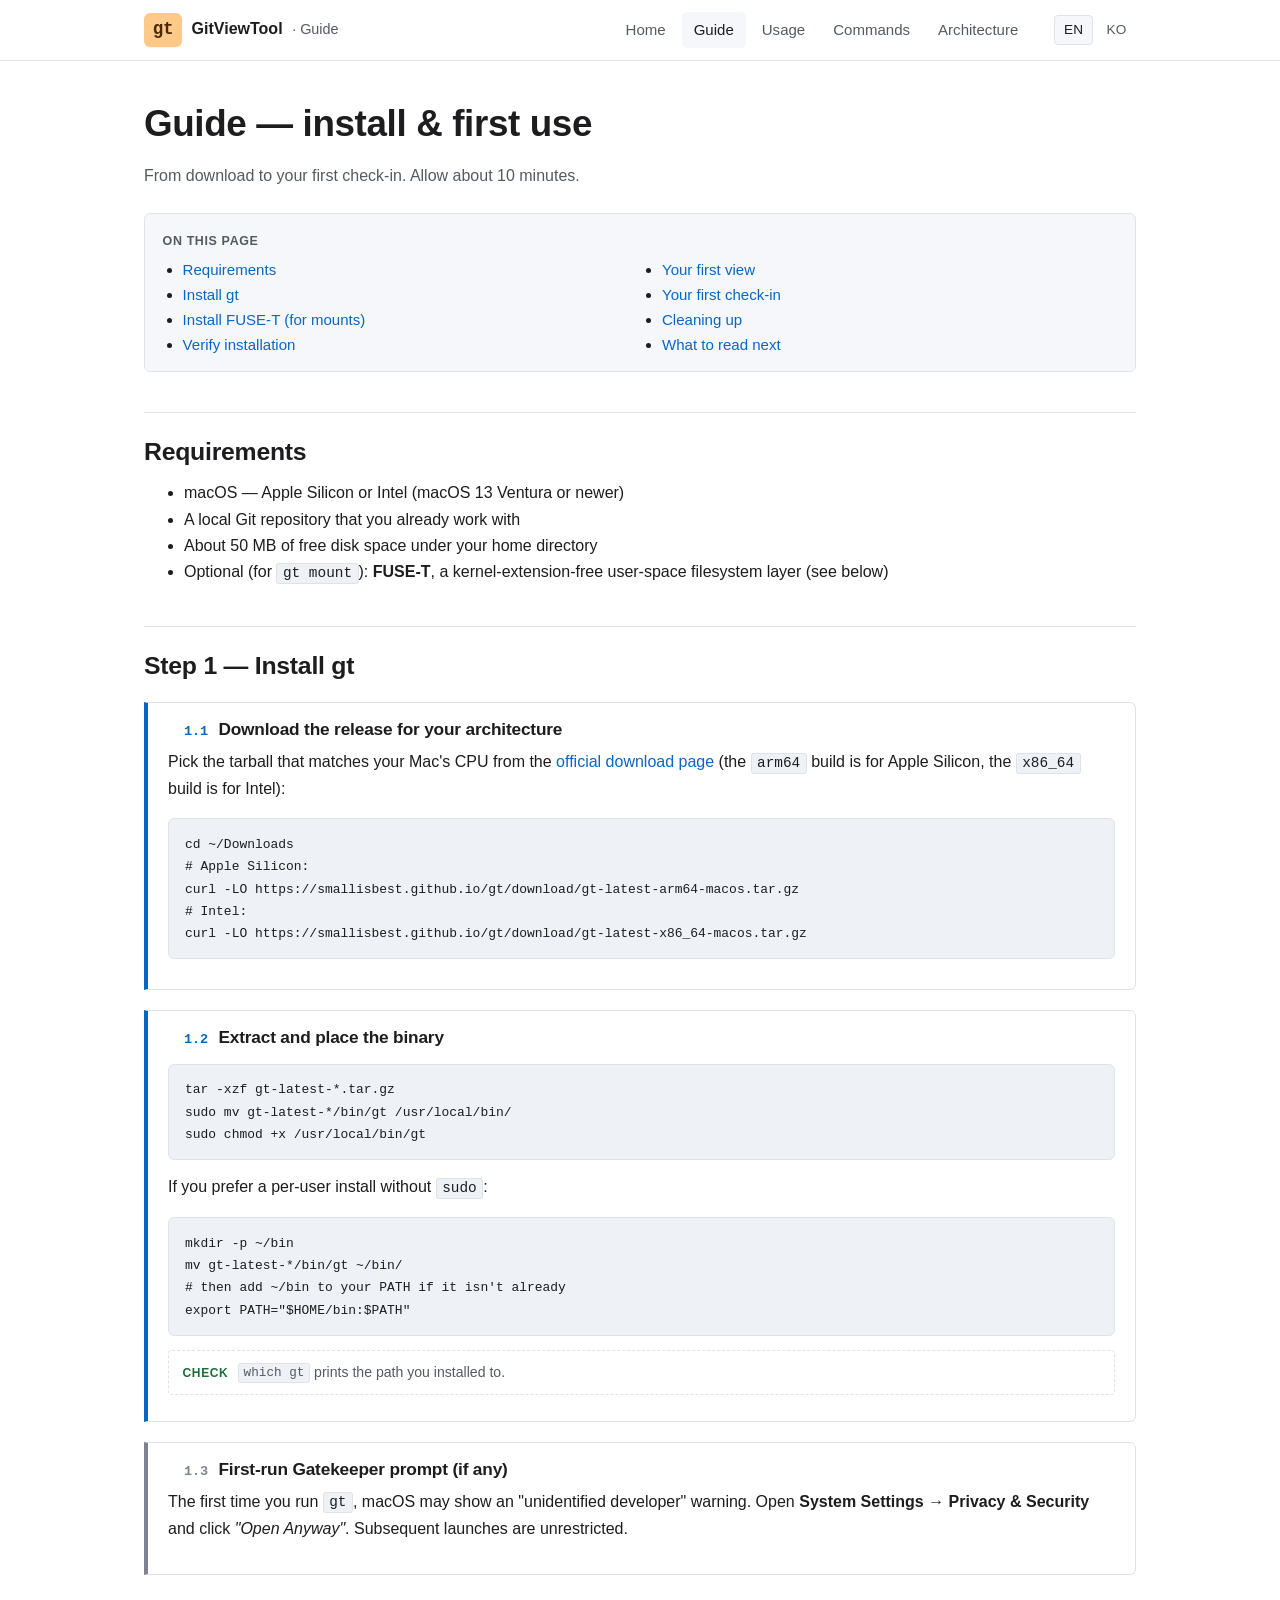
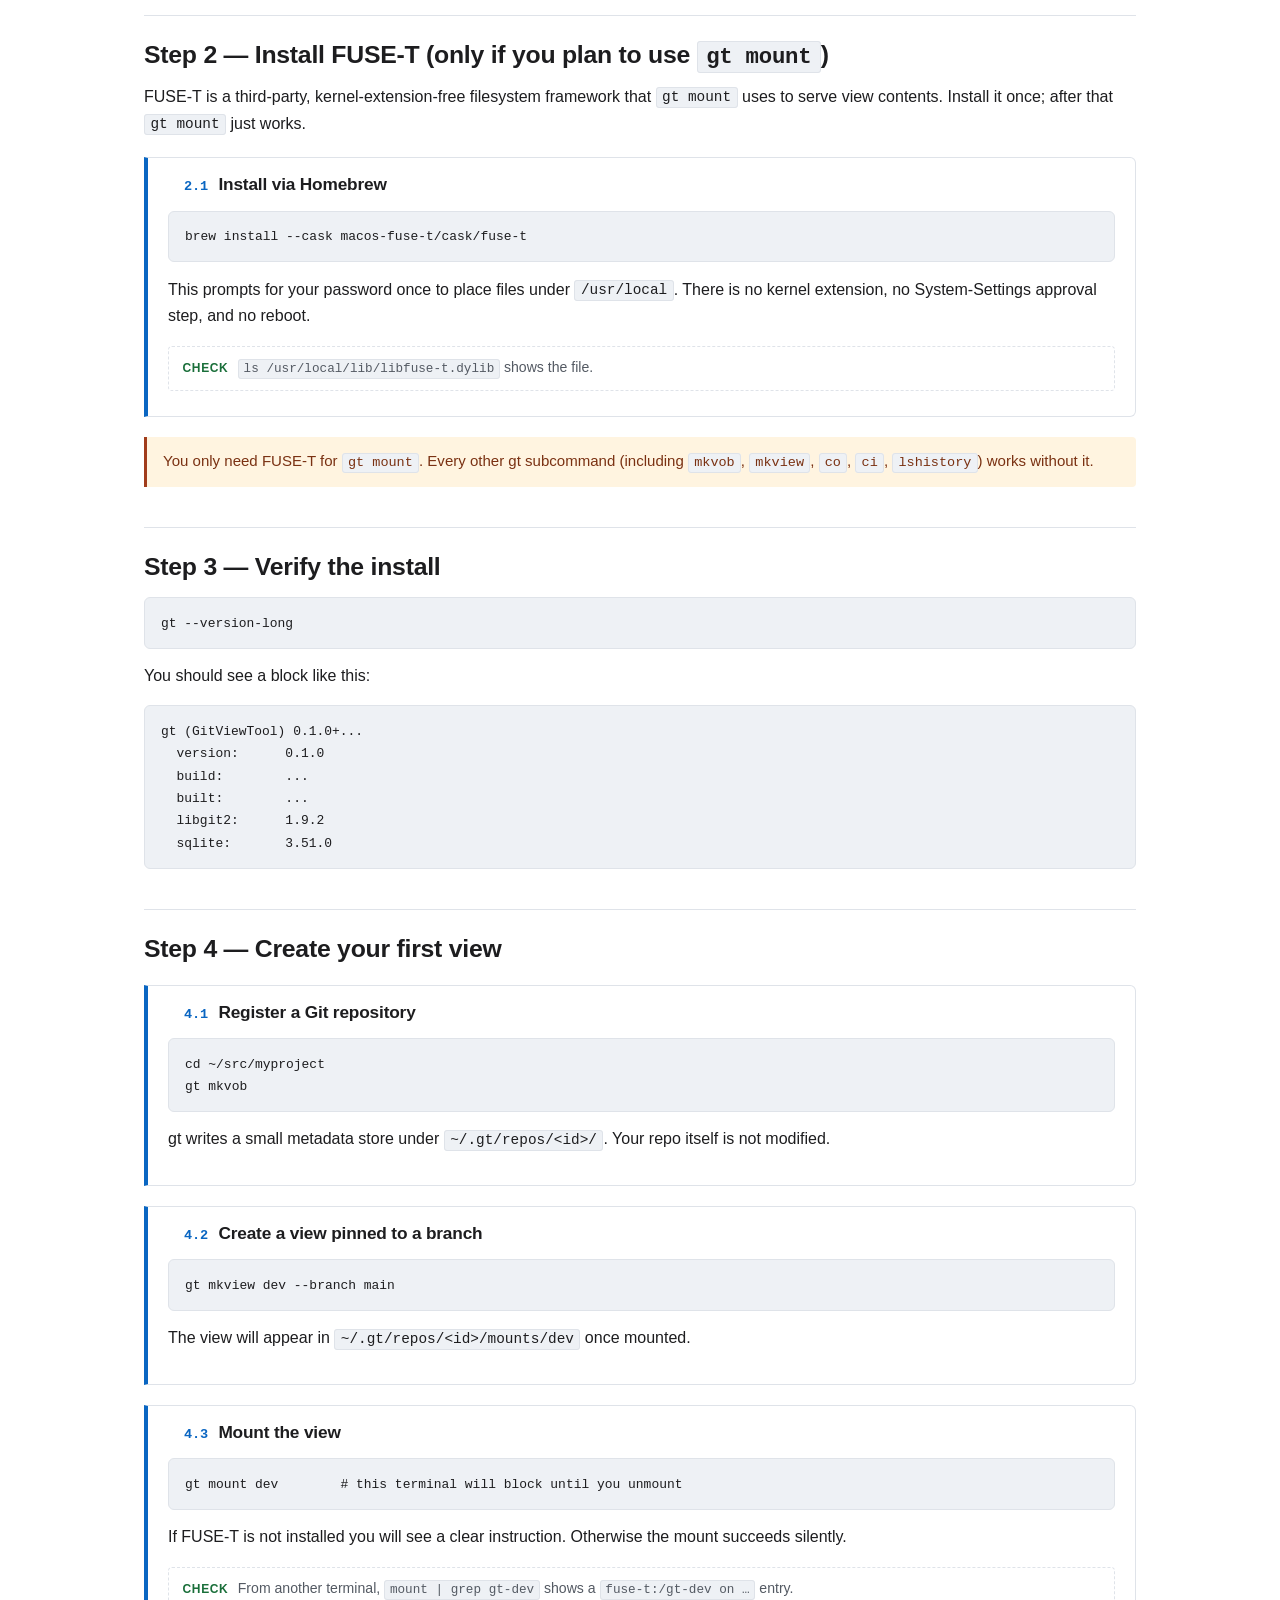
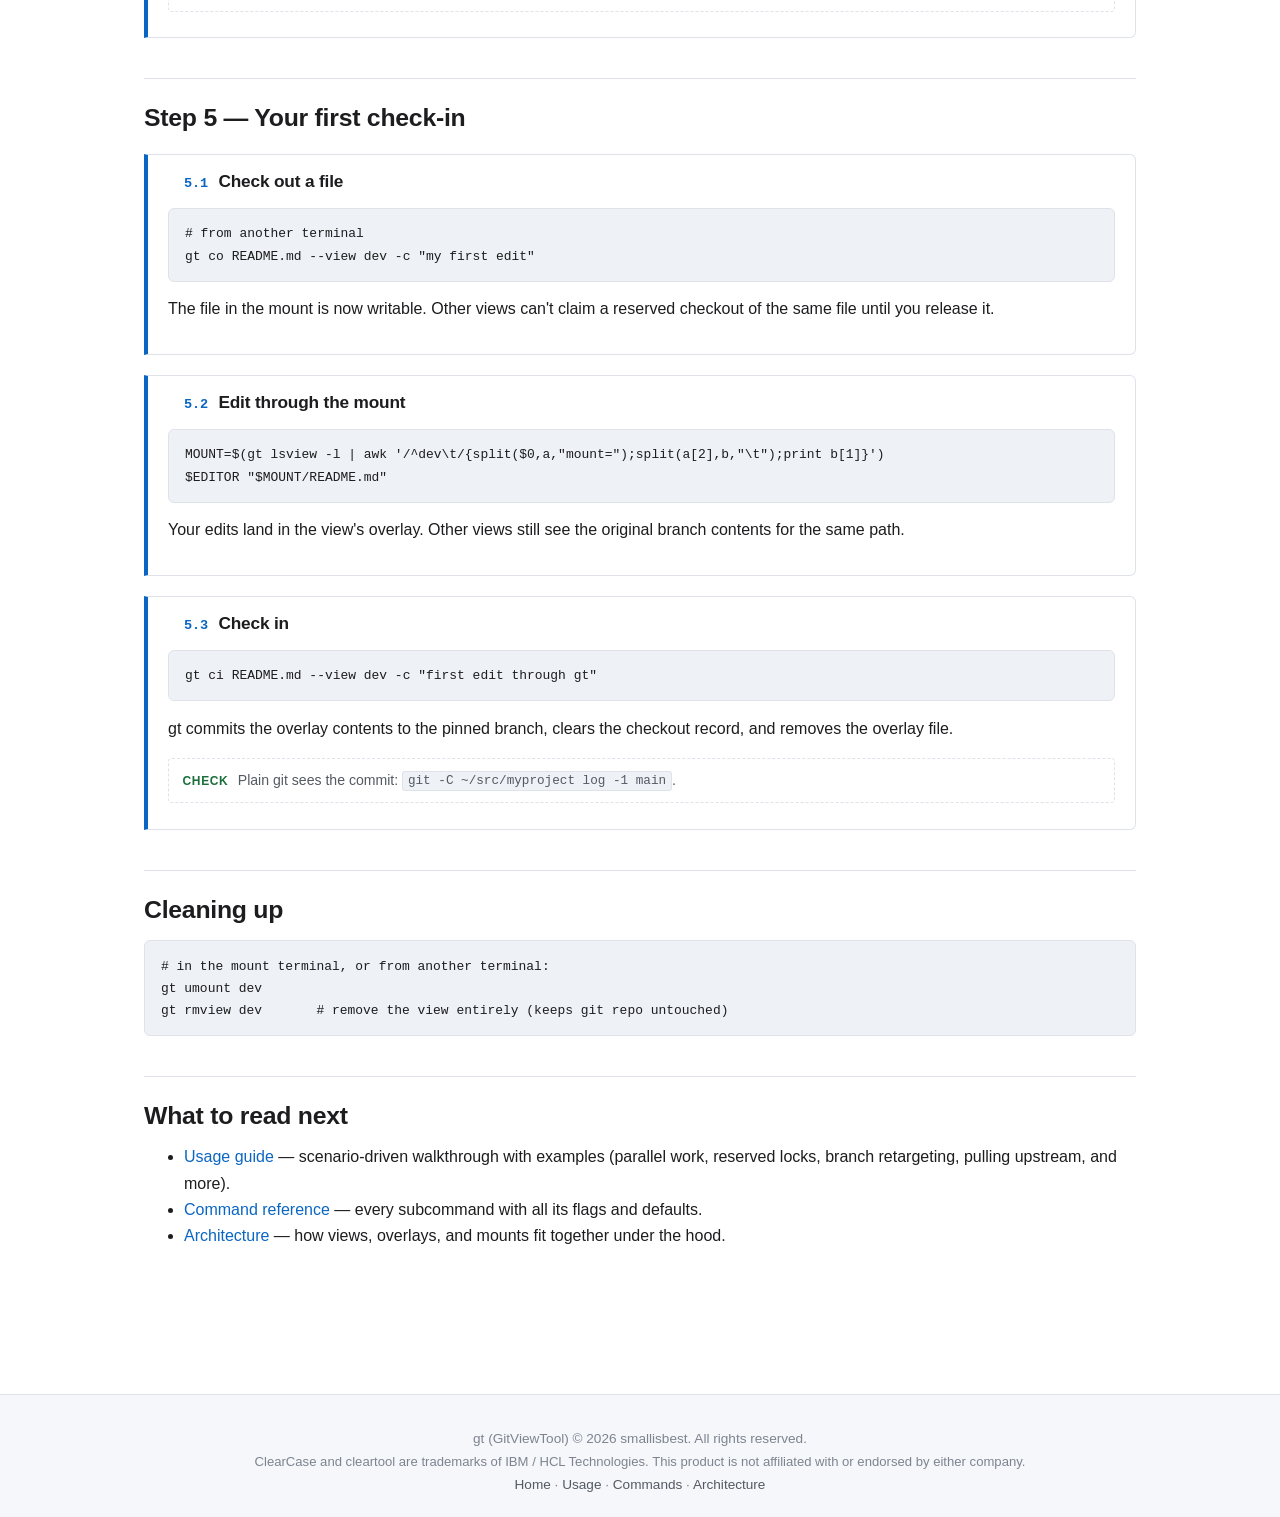
==== en/guide.html @ 3bf687a0 "init web page" ====
<!doctype html>
<html lang="en">
<head>
    <meta charset="utf-8">
    <meta name="viewport" content="width=device-width, initial-scale=1">
    <title>Guide — gt</title>
    <meta name="description" content="Install gt, register a Git repository, and walk through your first view, checkout, edit, and check-in.">
    <link rel="icon" type="image/svg+xml" href="../assets/favicon.svg">
    <link rel="stylesheet" href="../assets/style.css">
</head>
<body>
<header class="site"><div class="container"><div class="bar">
    <a class="brand" href="index.html">
        <span class="logo">gt</span>
        <span class="title">GitViewTool</span>
        <span class="subtitle">· Guide</span>
    </a>
    <nav class="primary">
        <a href="index.html">Home</a>
        <a href="guide.html" class="active">Guide</a>
        <a href="usage.html">Usage</a>
        <a href="commands.html">Commands</a>
        <a href="architecture.html">Architecture</a>
    </nav>
    <nav class="langswitch">
        <a href="guide.html" class="active">EN</a>
        <a href="../ko/guide.html">KO</a>
    </nav>
</div></div></header>

<main class="page"><div class="container">

<h1>Guide — install &amp; first use</h1>
<p class="lede" style="color:var(--fg-dim);max-width:62ch">
    From download to your first check-in. Allow about 10 minutes.
</p>

<div class="toc">
    <strong>On this page</strong>
    <ul>
        <li><a href="#req">Requirements</a></li>
        <li><a href="#install">Install gt</a></li>
        <li><a href="#fuse">Install FUSE-T (for mounts)</a></li>
        <li><a href="#verify">Verify installation</a></li>
        <li><a href="#first">Your first view</a></li>
        <li><a href="#first-ci">Your first check-in</a></li>
        <li><a href="#teardown">Cleaning up</a></li>
        <li><a href="#next">What to read next</a></li>
    </ul>
</div>

<h2 id="req">Requirements</h2>
<ul>
    <li>macOS — Apple Silicon or Intel (macOS 13 Ventura or newer)</li>
    <li>A local Git repository that you already work with</li>
    <li>About 50 MB of free disk space under your home directory</li>
    <li>Optional (for <code>gt mount</code>): <strong>FUSE-T</strong>, a
        kernel-extension-free user-space filesystem layer (see below)</li>
</ul>

<h2 id="install">Step 1 — Install gt</h2>

<div class="step">
    <h3><span class="num">1.1</span> Download the release for your architecture</h3>
    <p>Pick the tarball that matches your Mac's CPU from the
       <a href="https://smallisbest.github.io/gt/download/">official
       download page</a> (the <code>arm64</code> build is for Apple
       Silicon, the <code>x86_64</code> build is for Intel):</p>
<pre><code>cd ~/Downloads
# Apple Silicon:
curl -LO https://smallisbest.github.io/gt/download/gt-latest-arm64-macos.tar.gz
# Intel:
curl -LO https://smallisbest.github.io/gt/download/gt-latest-x86_64-macos.tar.gz</code></pre>
</div>

<div class="step">
    <h3><span class="num">1.2</span> Extract and place the binary</h3>
<pre><code>tar -xzf gt-latest-*.tar.gz
sudo mv gt-latest-*/bin/gt /usr/local/bin/
sudo chmod +x /usr/local/bin/gt</code></pre>
    <p>If you prefer a per-user install without <code>sudo</code>:</p>
<pre><code>mkdir -p ~/bin
mv gt-latest-*/bin/gt ~/bin/
# then add ~/bin to your PATH if it isn't already
export PATH="$HOME/bin:$PATH"</code></pre>
    <div class="expect"><strong>Check</strong>
        <code>which gt</code> prints the path you installed to.</div>
</div>

<div class="step optional">
    <h3><span class="num">1.3</span> First-run Gatekeeper prompt (if any)</h3>
    <p>The first time you run <code>gt</code>, macOS may show an
       "unidentified developer" warning. Open
       <strong>System Settings → Privacy &amp; Security</strong> and click
       <em>"Open Anyway"</em>. Subsequent launches are unrestricted.</p>
</div>

<h2 id="fuse">Step 2 — Install FUSE-T (only if you plan to use <code>gt mount</code>)</h2>
<p>FUSE-T is a third-party, kernel-extension-free filesystem framework
   that <code>gt mount</code> uses to serve view contents. Install it
   once; after that <code>gt mount</code> just works.</p>

<div class="step">
    <h3><span class="num">2.1</span> Install via Homebrew</h3>
<pre><code>brew install --cask macos-fuse-t/cask/fuse-t</code></pre>
    <p>This prompts for your password once to place files under
       <code>/usr/local</code>. There is no kernel extension, no
       System-Settings approval step, and no reboot.</p>
    <div class="expect"><strong>Check</strong>
        <code>ls /usr/local/lib/libfuse-t.dylib</code> shows the file.</div>
</div>

<div class="note warn">
    You only need FUSE-T for <code>gt mount</code>. Every other gt
    subcommand (including <code>mkvob</code>, <code>mkview</code>,
    <code>co</code>, <code>ci</code>, <code>lshistory</code>) works
    without it.
</div>

<h2 id="verify">Step 3 — Verify the install</h2>
<pre><code>gt --version-long</code></pre>
<p>You should see a block like this:</p>
<pre><code>gt (GitViewTool) 0.1.0+...
  version:      0.1.0
  build:        ...
  built:        ...
  libgit2:      1.9.2
  sqlite:       3.51.0</code></pre>

<h2 id="first">Step 4 — Create your first view</h2>

<div class="step">
    <h3><span class="num">4.1</span> Register a Git repository</h3>
<pre><code>cd ~/src/myproject
gt mkvob</code></pre>
    <p>gt writes a small metadata store under
       <code>~/.gt/repos/&lt;id&gt;/</code>. Your repo itself is not
       modified.</p>
</div>

<div class="step">
    <h3><span class="num">4.2</span> Create a view pinned to a branch</h3>
<pre><code>gt mkview dev --branch main</code></pre>
    <p>The view will appear in
       <code>~/.gt/repos/&lt;id&gt;/mounts/dev</code> once mounted.</p>
</div>

<div class="step">
    <h3><span class="num">4.3</span> Mount the view</h3>
<pre><code>gt mount dev        # this terminal will block until you unmount</code></pre>
    <p>If FUSE-T is not installed you will see a clear instruction.
       Otherwise the mount succeeds silently.</p>
    <div class="expect"><strong>Check</strong>
        From another terminal, <code>mount | grep gt-dev</code> shows a
        <code>fuse-t:/gt-dev on …</code> entry.</div>
</div>

<h2 id="first-ci">Step 5 — Your first check-in</h2>

<div class="step">
    <h3><span class="num">5.1</span> Check out a file</h3>
<pre><code># from another terminal
gt co README.md --view dev -c "my first edit"</code></pre>
    <p>The file in the mount is now writable. Other views can't claim a
       reserved checkout of the same file until you release it.</p>
</div>

<div class="step">
    <h3><span class="num">5.2</span> Edit through the mount</h3>
<pre><code>MOUNT=$(gt lsview -l | awk '/^dev\t/{split($0,a,"mount=");split(a[2],b,"\t");print b[1]}')
$EDITOR "$MOUNT/README.md"</code></pre>
    <p>Your edits land in the view's overlay. Other views still see the
       original branch contents for the same path.</p>
</div>

<div class="step">
    <h3><span class="num">5.3</span> Check in</h3>
<pre><code>gt ci README.md --view dev -c "first edit through gt"</code></pre>
    <p>gt commits the overlay contents to the pinned branch, clears the
       checkout record, and removes the overlay file.</p>
    <div class="expect"><strong>Check</strong>
        Plain git sees the commit:
        <code>git -C ~/src/myproject log -1 main</code>.</div>
</div>

<h2 id="teardown">Cleaning up</h2>
<pre><code># in the mount terminal, or from another terminal:
gt umount dev
gt rmview dev       # remove the view entirely (keeps git repo untouched)</code></pre>

<h2 id="next">What to read next</h2>
<ul>
    <li><a href="usage.html">Usage guide</a> — scenario-driven walkthrough
        with examples (parallel work, reserved locks, branch retargeting,
        pulling upstream, and more).</li>
    <li><a href="commands.html">Command reference</a> — every subcommand
        with all its flags and defaults.</li>
    <li><a href="architecture.html">Architecture</a> — how views,
        overlays, and mounts fit together under the hood.</li>
</ul>

</div></main>

<footer class="site"><div class="container">
    gt (GitViewTool) © 2026 smallisbest. All rights reserved.<br>
    <span style="color:var(--fg-faint);font-size:0.82rem">ClearCase and cleartool are trademarks of IBM / HCL Technologies. This product is not affiliated with or endorsed by either company.</span><br>
    <a href="index.html">Home</a> ·
    <a href="usage.html">Usage</a> ·
    <a href="commands.html">Commands</a> ·
    <a href="architecture.html">Architecture</a>
</div></footer>
</body>
</html>
---- assets/style.css ----
/* gt product site — shared stylesheet
 *
 * Single CSS file for EN and KO pages. System-font stacks make it render
 * well in both scripts. Uses prefers-color-scheme for dark mode without
 * JS toggles. Kept framework-free on purpose.
 */

:root {
    --fg: #1d1d1f;
    --fg-dim: #545a63;
    --fg-faint: #7d8490;
    --bg: #ffffff;
    --bg-soft: #f5f7fa;
    --bg-code: #eef1f5;
    --border: #dfe3e9;
    --accent: #0a66c2;
    --accent-soft: #e3eefa;
    --accent-dark: #074b90;
    --success: #1a6f3a;
    --danger: #a13c1b;
    --mono: ui-monospace, SFMono-Regular, Menlo, Monaco, "Cascadia Mono", Consolas, monospace;
    --sans: -apple-system, BlinkMacSystemFont, "Segoe UI", "Apple SD Gothic Neo",
            "Noto Sans KR", "Malgun Gothic", Roboto, sans-serif;
}

@media (prefers-color-scheme: dark) {
    :root {
        --fg: #e7e9ec;
        --fg-dim: #a7afba;
        --fg-faint: #757d89;
        --bg: #0e1115;
        --bg-soft: #161a20;
        --bg-code: #1b1f26;
        --border: #262b33;
        --accent: #74a7ff;
        --accent-soft: #192b48;
        --accent-dark: #4d87e8;
        --success: #78c193;
        --danger: #e08060;
    }
}

* { box-sizing: border-box; }
html { scroll-behavior: smooth; }

body {
    margin: 0;
    background: var(--bg);
    color: var(--fg);
    font-family: var(--sans);
    font-size: 16px;
    line-height: 1.65;
    -webkit-font-smoothing: antialiased;
}

.container {
    max-width: 1040px;
    margin: 0 auto;
    padding: 0 1.5rem;
}

/* ---------- site header / nav -------------------------------------- */

header.site {
    position: sticky;
    top: 0;
    background: rgba(255,255,255,0.92);
    backdrop-filter: saturate(180%) blur(8px);
    -webkit-backdrop-filter: saturate(180%) blur(8px);
    border-bottom: 1px solid var(--border);
    z-index: 20;
}
@media (prefers-color-scheme: dark) {
    header.site { background: rgba(14,17,21,0.92); }
}

header.site .bar {
    display: flex;
    align-items: center;
    gap: 1rem;
    padding: 0.75rem 0;
    flex-wrap: wrap;
}

.brand {
    display: flex;
    align-items: baseline;
    gap: 0.6rem;
    text-decoration: none;
    color: var(--fg);
    margin-right: auto;
}
.brand .logo {
    font-family: var(--mono);
    font-weight: 700;
    font-size: 1.1rem;
    letter-spacing: -0.02em;
    /* Product identity: light-orange badge with "gt" in dark ink. */
    background: #ffc98a;
    color: #4a2a06;
    padding: 0.18rem 0.55rem;
    border-radius: 6px;
    box-shadow: 0 1px 0 rgba(0,0,0,0.04);
}
@media (prefers-color-scheme: dark) {
    .brand .logo {
        /* slightly deeper tone so it stays warm but readable on dark */
        background: #f4b26a;
        color: #2f1a04;
    }
}
.brand .title   { font-weight: 600; font-size: 1rem; }
.brand .subtitle { color: var(--fg-dim); font-size: 0.9rem; font-weight: 400; }

nav.primary {
    display: flex;
    gap: 0.25rem;
    font-size: 0.94rem;
    flex-wrap: wrap;
}
nav.primary a {
    padding: 0.35rem 0.75rem;
    border-radius: 5px;
    text-decoration: none;
    color: var(--fg-dim);
}
nav.primary a:hover  { color: var(--accent); background: var(--accent-soft); }
nav.primary a.active { color: var(--fg); background: var(--bg-soft); }

.langswitch {
    display: flex;
    gap: 0.25rem;
    font-size: 0.85rem;
    margin-left: 0.5rem;
}
.langswitch a {
    color: var(--fg-dim);
    text-decoration: none;
    padding: 0.2rem 0.55rem;
    border-radius: 4px;
    border: 1px solid transparent;
}
.langswitch a.active {
    color: var(--fg);
    background: var(--bg-soft);
    border-color: var(--border);
}
.langswitch a:hover { color: var(--accent); }

/* ---------- main content ------------------------------------------- */

main.page {
    padding: 2.5rem 0 5rem;
}

h1, h2, h3, h4 {
    line-height: 1.25;
    font-weight: 600;
    letter-spacing: -0.01em;
}
h1 { font-size: 2.3rem; margin: 0 0 1rem; }
h2 {
    font-size: 1.55rem;
    margin: 2.5rem 0 0.75rem;
    padding-top: 1.5rem;
    border-top: 1px solid var(--border);
}
h3 { font-size: 1.15rem; margin: 1.5rem 0 0.5rem; }
h4 {
    font-size: 0.85rem;
    margin: 1.2rem 0 0.35rem;
    color: var(--fg-dim);
    text-transform: uppercase;
    letter-spacing: 0.05em;
}

p, ul, ol { margin: 0.5rem 0 1rem; }

a { color: var(--accent); text-decoration: none; }
a:hover { text-decoration: underline; }

code, pre { font-family: var(--mono); font-size: 0.9em; }

code {
    background: var(--bg-code);
    padding: 0.1em 0.38em;
    border-radius: 3px;
    border: 1px solid var(--border);
}

pre {
    background: var(--bg-code);
    border: 1px solid var(--border);
    border-radius: 6px;
    padding: 0.85rem 1rem;
    overflow-x: auto;
    line-height: 1.55;
}
pre code { background: transparent; padding: 0; border: none; border-radius: 0; }

/* ---------- hero (landing) ----------------------------------------- */

.hero {
    padding: 4rem 0 2rem;
    text-align: left;
}
.hero h1 {
    font-size: 3rem;
    font-weight: 700;
    letter-spacing: -0.03em;
    margin-bottom: 0.75rem;
}
.hero .lede {
    font-size: 1.2rem;
    color: var(--fg-dim);
    max-width: 62ch;
    margin: 0 0 1.75rem;
    line-height: 1.55;
}
.hero .ctas { display: flex; gap: 0.65rem; flex-wrap: wrap; }

.cta {
    display: inline-block;
    background: var(--accent);
    color: white;
    padding: 0.75rem 1.3rem;
    border-radius: 6px;
    font-weight: 500;
    text-decoration: none;
    transition: background 0.15s ease;
}
.cta:hover { background: var(--accent-dark); text-decoration: none; }
.cta.secondary {
    background: transparent;
    color: var(--accent);
    border: 1px solid var(--accent);
}
.cta.secondary:hover { background: var(--accent-soft); }

@media (max-width: 600px) {
    .hero h1 { font-size: 2.2rem; }
    .hero .lede { font-size: 1.05rem; }
}

/* ---------- feature grid (landing) --------------------------------- */

.features {
    display: grid;
    grid-template-columns: repeat(auto-fit, minmax(260px, 1fr));
    gap: 1rem;
    margin: 2rem 0;
}
.feature {
    border: 1px solid var(--border);
    border-radius: 8px;
    padding: 1.25rem;
    background: var(--bg-soft);
}
.feature h3 { margin-top: 0; font-size: 1.05rem; }
.feature p  { color: var(--fg-dim); font-size: 0.95rem; margin-bottom: 0; }

/* ---------- scenarios (usage page) --------------------------------- */

.scenario {
    margin: 2rem 0 2.5rem;
    padding-top: 1.25rem;
    border-top: 2px solid var(--border);
}
.scenario h3 {
    display: flex;
    align-items: baseline;
    gap: 0.65rem;
    margin: 0 0 0.5rem;
    font-size: 1.18rem;
}
.scenario h3 .tag {
    font-family: var(--mono);
    background: var(--accent-soft);
    color: var(--accent);
    padding: 0.15rem 0.55rem;
    font-size: 0.75rem;
    border-radius: 3px;
    letter-spacing: 0.03em;
    white-space: nowrap;
}
.scenario .situation { color: var(--fg-dim); font-style: italic; margin: 0 0 0.85rem; }
.scenario .doit,
.scenario .result { margin: 0.5rem 0; }
.scenario .doit strong,
.scenario .result strong {
    display: inline-block;
    min-width: 5rem;
    color: var(--fg-dim);
    font-size: 0.78rem;
    text-transform: uppercase;
    letter-spacing: 0.05em;
}

.compare {
    display: grid;
    grid-template-columns: 1fr 1fr;
    gap: 1rem;
    margin: 1rem 0;
}
.compare h4 {
    margin: 0 0 0.35rem;
    text-transform: uppercase;
    letter-spacing: 0.05em;
    font-size: 0.8rem;
    color: var(--fg-dim);
}
.compare pre { margin-top: 0.35rem; height: calc(100% - 1.5rem); }
@media (max-width: 640px) { .compare { grid-template-columns: 1fr; } }

/* ---------- step (guide page) -------------------------------------- */

.step {
    border: 1px solid var(--border);
    border-left: 4px solid var(--accent);
    border-radius: 0 6px 6px 0;
    padding: 1rem 1.25rem;
    margin: 1.25rem 0;
    background: var(--bg);
}
.step h3 {
    margin: 0 0 0.5rem;
    font-size: 1.08rem;
    display: flex;
    align-items: baseline;
    gap: 0.65rem;
}
.step h3 .num {
    font-family: var(--mono);
    color: var(--accent);
    font-weight: 700;
    font-size: 0.85rem;
    min-width: 2.5rem;
    text-align: right;
}
.step.optional { border-left-color: var(--fg-faint); }
.step.optional h3 .num { color: var(--fg-faint); }

.expect {
    background: transparent;
    border: 1px dashed var(--border);
    padding: 0.6rem 0.85rem;
    margin: 0.6rem 0;
    border-radius: 4px;
    font-size: 0.88rem;
    color: var(--fg-dim);
}
.expect strong {
    color: var(--success);
    font-weight: 600;
    text-transform: uppercase;
    font-size: 0.75rem;
    letter-spacing: 0.05em;
    margin-right: 0.35rem;
}

/* ---------- command reference -------------------------------------- */

.cmd-group {
    margin: 1.5rem 0;
    border: 1px solid var(--border);
    border-radius: 6px;
    overflow: hidden;
}
.cmd-group > h3 {
    margin: 0;
    padding: 0.75rem 1rem;
    background: var(--bg-soft);
    font-size: 0.95rem;
    border-bottom: 1px solid var(--border);
}
.cmd-group dl { margin: 0; padding: 0.75rem 1rem; }
.cmd-group dt {
    font-family: var(--mono);
    font-weight: 600;
    color: var(--fg);
    margin-top: 0.9rem;
    font-size: 0.92rem;
}
.cmd-group dt:first-child { margin-top: 0; }
.cmd-group dd {
    margin: 0.25rem 0 0 0;
    color: var(--fg-dim);
    font-size: 0.94rem;
}

/* ---------- tables ------------------------------------------------- */

table {
    border-collapse: collapse;
    width: 100%;
    margin: 1rem 0;
    font-size: 0.94rem;
}
th, td {
    text-align: left;
    padding: 0.55rem 0.75rem;
    border-bottom: 1px solid var(--border);
    vertical-align: top;
}
th {
    font-weight: 600;
    color: var(--fg-dim);
    font-size: 0.82rem;
    text-transform: uppercase;
    letter-spacing: 0.04em;
}
tbody tr:hover { background: var(--bg-soft); }

/* ---------- utility components ------------------------------------- */

.note {
    background: var(--accent-soft);
    border-left: 3px solid var(--accent);
    padding: 0.75rem 1rem;
    margin: 1rem 0;
    border-radius: 0 4px 4px 0;
    font-size: 0.94rem;
}
.note.warn { background: #fff4e0; border-color: var(--danger); color: #7a3112; }
@media (prefers-color-scheme: dark) {
    .note.warn { background: #3a220f; color: #ffcfa0; }
}

.toc {
    background: var(--bg-soft);
    border: 1px solid var(--border);
    border-radius: 6px;
    padding: 0.85rem 1.1rem;
    margin: 1.5rem 0 2rem;
    font-size: 0.94rem;
}
.toc strong {
    color: var(--fg-dim);
    font-weight: 600;
    text-transform: uppercase;
    letter-spacing: 0.05em;
    font-size: 0.78rem;
}
.toc ul { margin: 0.35rem 0 0; padding-left: 1.25rem; columns: 2; column-gap: 1.5rem; }
@media (max-width: 640px) { .toc ul { columns: 1; } }

.status-pill {
    display: inline-block;
    font-size: 0.72rem;
    padding: 0.1em 0.55em;
    border-radius: 3px;
    text-transform: uppercase;
    letter-spacing: 0.05em;
    margin-left: 0.35rem;
}
.status-pill.mvp    { background: var(--accent-soft); color: var(--accent); }
.status-pill.future { background: var(--bg-code); color: var(--fg-faint); }

/* ---------- footer ------------------------------------------------- */

footer.site {
    border-top: 1px solid var(--border);
    background: var(--bg-soft);
    padding: 2rem 0;
    color: var(--fg-faint);
    font-size: 0.85rem;
    margin-top: 3rem;
}
footer.site .container { text-align: center; line-height: 1.7; }
footer.site a { color: var(--fg-dim); }
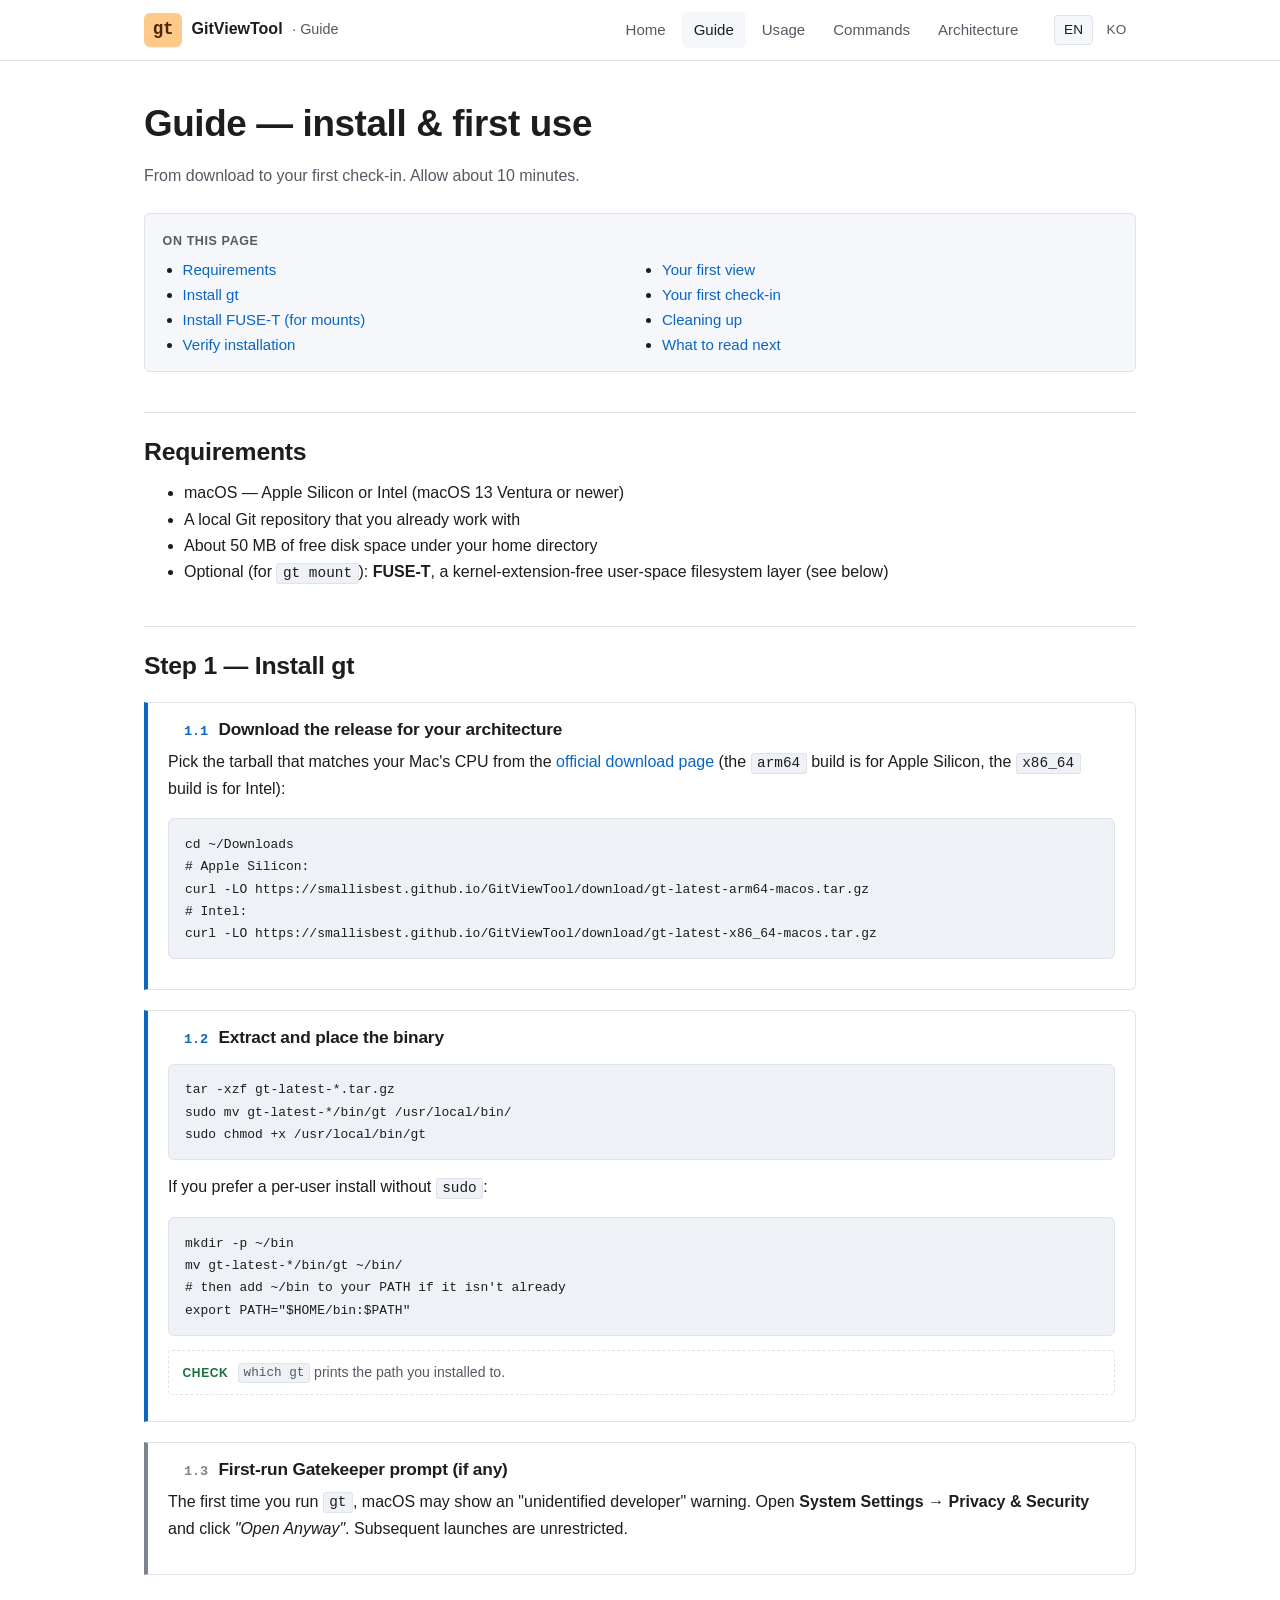
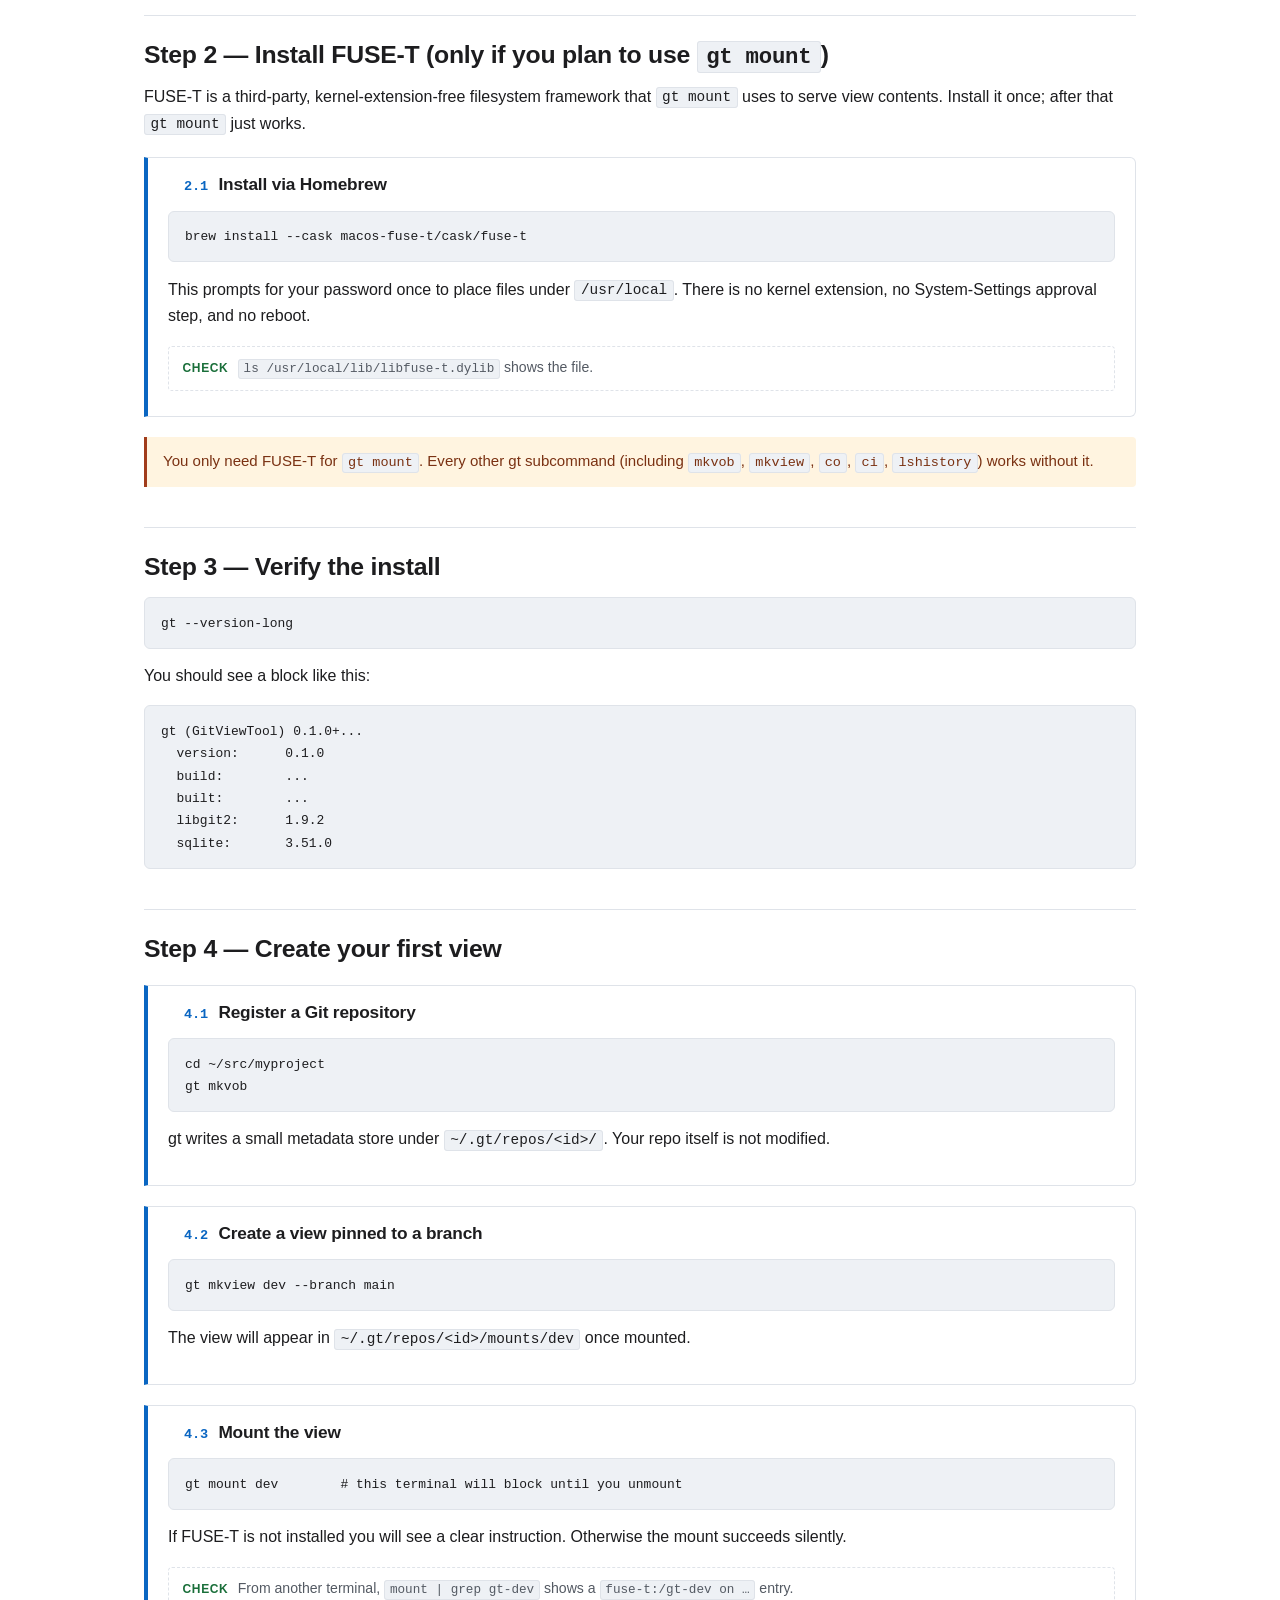
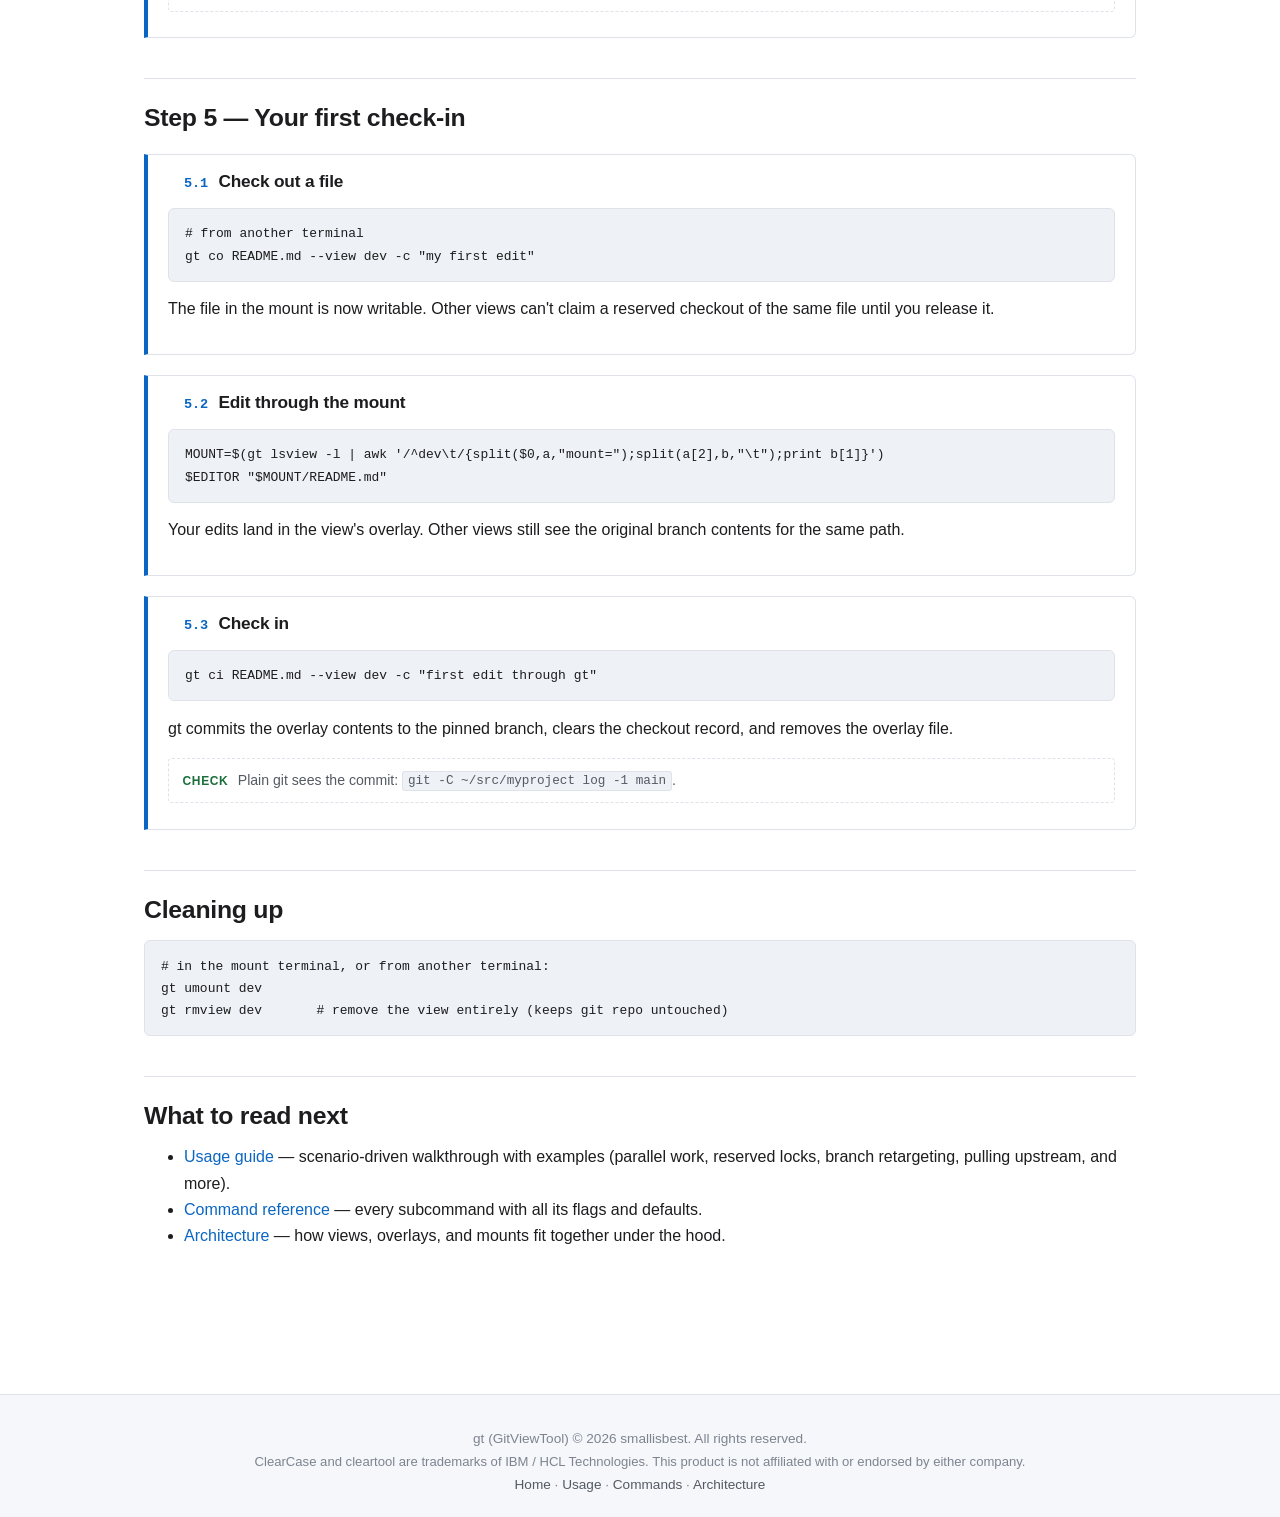
==== commit 17320d82: "add tarball" ====
--- a/en/guide.html
+++ b/en/guide.html
@@ -63,14 +63,14 @@
 <div class="step">
     <h3><span class="num">1.1</span> Download the release for your architecture</h3>
     <p>Pick the tarball that matches your Mac's CPU from the
-       <a href="https://smallisbest.github.io/gt/download/">official
+       <a href="https://smallisbest.github.io/GitViewTool/download/">official
        download page</a> (the <code>arm64</code> build is for Apple
        Silicon, the <code>x86_64</code> build is for Intel):</p>
 <pre><code>cd ~/Downloads
 # Apple Silicon:
-curl -LO https://smallisbest.github.io/gt/download/gt-latest-arm64-macos.tar.gz
+curl -LO https://smallisbest.github.io/GitViewTool/download/gt-latest-arm64-macos.tar.gz
 # Intel:
-curl -LO https://smallisbest.github.io/gt/download/gt-latest-x86_64-macos.tar.gz</code></pre>
+curl -LO https://smallisbest.github.io/GitViewTool/download/gt-latest-x86_64-macos.tar.gz</code></pre>
 </div>
 
 <div class="step">
